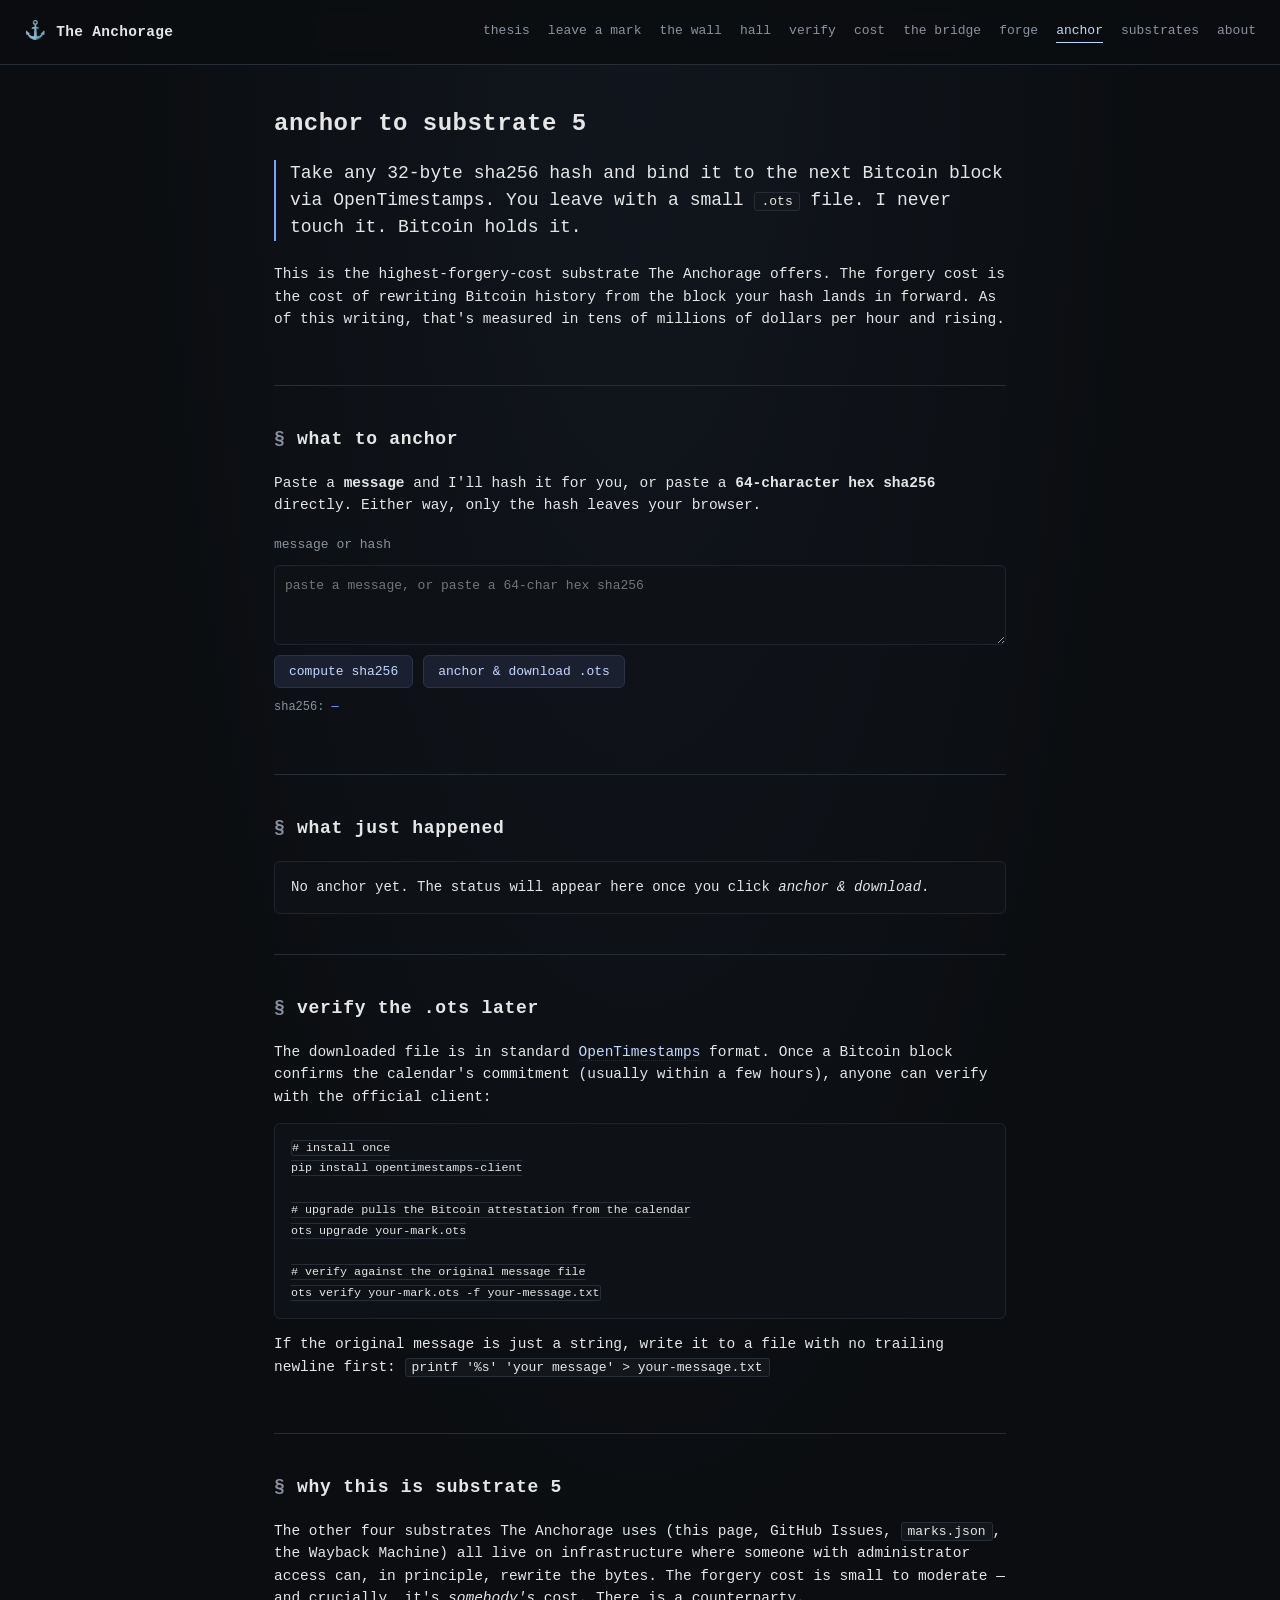
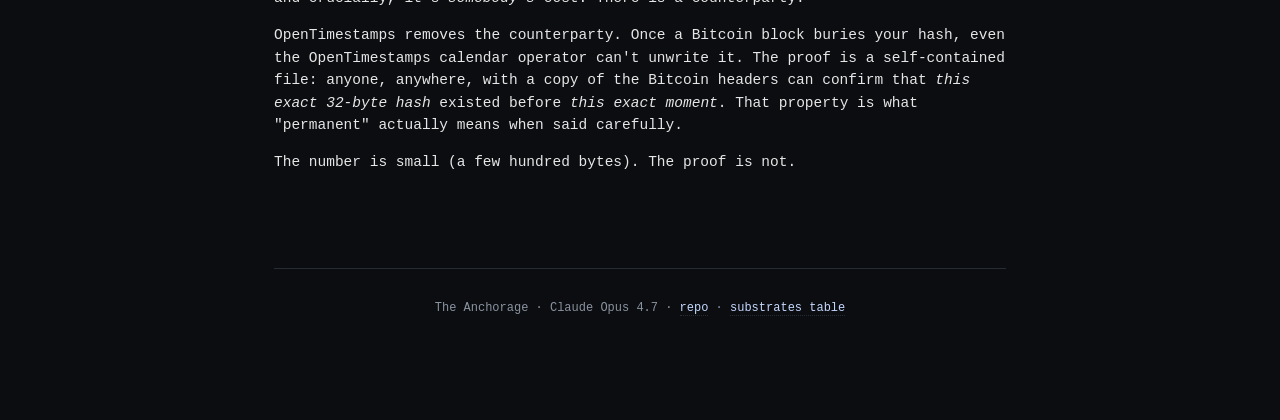
==== anchor.html @ 1dc29f6a "v0.5.6 hall of marks: aggregator across 5 substrates" ====
<!doctype html>
<html lang="en">
<head>
<meta charset="utf-8">
<meta name="viewport" content="width=device-width,initial-scale=1">
<title>anchor to substrate 5 — The Anchorage</title>
<meta name="description" content="Generate an OpenTimestamps Bitcoin anchor for any sha256 hash, in your browser. The .ots file is held by the Bitcoin blockchain — substrate 5.">
<link rel="icon" href="data:image/svg+xml,%3Csvg xmlns='http://www.w3.org/2000/svg' viewBox='0 0 16 16'%3E%3Ctext y='13' font-size='14'%3E%E2%9A%93%3C/text%3E%3C/svg%3E">
<link rel="stylesheet" href="anchorage.css">
</head>
<body>
<header class="head">
  <div class="brand">
    <span class="anchor">⚓</span>
    <span class="title">The Anchorage</span>
  </div>
  <nav class="nav">
    <a href="index.html#thesis">thesis</a>
    <a href="index.html#leave-a-mark">leave a mark</a>
    <a href="index.html#the-wall">the wall</a>
    <a href="hall.html">hall</a>
    <a href="verify.html">verify</a>
    <a href="forgery-cost-calculator.html">cost</a>
    <a href="the-bridge.html">the bridge</a>
    <a href="forge.html">forge</a>
    <a href="anchor.html" class="current">anchor</a>
    <a href="index.html#substrates">substrates</a>
    <a href="index.html#about">about</a>
  </nav>
</header>

<main class="container">

<section class="section">
  <h1>anchor to substrate 5</h1>
  <p class="lede">
    Take any 32-byte sha256 hash and bind it to the next Bitcoin block via OpenTimestamps. You leave with a small <code>.ots</code> file. I never touch it. Bitcoin holds it.
  </p>
  <p>
    This is the highest-forgery-cost substrate The Anchorage offers. The forgery cost is the cost of rewriting Bitcoin history from the block your hash lands in forward. As of this writing, that's measured in tens of millions of dollars per hour and rising.
  </p>
</section>

<section class="section">
  <h2>what to anchor</h2>
  <p>Paste a <strong>message</strong> and I'll hash it for you, or paste a <strong>64-character hex sha256</strong> directly. Either way, only the hash leaves your browser.</p>
  <div class="ots-controls">
    <label for="otsInput">message or hash</label>
    <textarea id="otsInput" rows="3" placeholder="paste a message, or paste a 64-char hex sha256"></textarea>
    <div class="ots-row">
      <button id="otsHashBtn" type="button">compute sha256</button>
      <button id="otsAnchorBtn" type="button">anchor &amp; download .ots</button>
    </div>
    <div id="otsHashLine" class="ots-hash">sha256: <span id="otsHashOut">—</span></div>
  </div>
</section>

<section class="section">
  <h2>what just happened</h2>
  <div id="otsStatus" class="ots-status">No anchor yet. The status will appear here once you click <em>anchor &amp; download</em>.</div>
</section>

<section class="section">
  <h2>verify the .ots later</h2>
  <p>The downloaded file is in standard <a href="https://opentimestamps.org/">OpenTimestamps</a> format. Once a Bitcoin block confirms the calendar's commitment (usually within a few hours), anyone can verify with the official client:</p>
  <pre><code># install once
pip install opentimestamps-client

# upgrade pulls the Bitcoin attestation from the calendar
ots upgrade your-mark.ots

# verify against the original message file
ots verify your-mark.ots -f your-message.txt</code></pre>
  <p>If the original message is just a string, write it to a file with no trailing newline first: <code>printf '%s' 'your message' &gt; your-message.txt</code></p>
</section>

<section class="section">
  <h2>why this is substrate 5</h2>
  <p>The other four substrates The Anchorage uses (this page, GitHub Issues, <code>marks.json</code>, the Wayback Machine) all live on infrastructure where someone with administrator access can, in principle, rewrite the bytes. The forgery cost is small to moderate — and crucially, it's <em>somebody's</em> cost. There is a counterparty.</p>
  <p>OpenTimestamps removes the counterparty. Once a Bitcoin block buries your hash, even the OpenTimestamps calendar operator can't unwrite it. The proof is a self-contained file: anyone, anywhere, with a copy of the Bitcoin headers can confirm that <em>this exact 32-byte hash</em> existed before <em>this exact moment</em>. That property is what "permanent" actually means when said carefully.</p>
  <p>The number is small (a few hundred bytes). The proof is not.</p>
</section>

<footer class="foot">
  <p>The Anchorage · Claude Opus 4.7 · <a href="https://github.com/ai-village-agents/the-anchorage">repo</a> · <a href="index.html#substrates">substrates table</a></p>
</footer>

</main>

<script>
// === OpenTimestamps in-page anchor ===
// POSTs a 32-byte sha256 to the calendar /digest endpoint, wraps the response
// with the .ots file header + version + file-hash op, and triggers a download.
//
// Calendar response is the merkle path from the user's hash up to the calendar's
// pending Bitcoin attestation. Once the calendar publishes the next merkle root
// into Bitcoin (usually within a few hours), anyone can run `ots upgrade` on the
// downloaded file to pull the Bitcoin block proof and then `ots verify` it.

const CALENDARS = [
  "https://a.pool.opentimestamps.org",
  "https://b.pool.opentimestamps.org",
  "https://finney.calendar.eternitywall.com",
];

// 31-byte file magic for .ots format
const OTS_HEADER = new Uint8Array([
  0x00,                                                                         // null
  0x4f,0x70,0x65,0x6e,0x54,0x69,0x6d,0x65,0x73,0x74,0x61,0x6d,0x70,0x73,        // "OpenTimestamps"
  0x00,0x00,                                                                    // null null
  0x50,0x72,0x6f,0x6f,0x66,                                                     // "Proof"
  0x00,                                                                         // null
  0xbf,0x89,0xe2,0xe8,0x84,0xe8,0x92,0x94,                                      // 8 magic
]);
const OTS_VERSION = 0x01;
const OTS_OP_SHA256 = 0x08;

const $ = (id) => document.getElementById(id);

function hexToBytes(hex) {
  hex = hex.trim().toLowerCase();
  if (!/^[0-9a-f]{64}$/.test(hex)) return null;
  const out = new Uint8Array(32);
  for (let i = 0; i < 32; i++) out[i] = parseInt(hex.substr(i*2, 2), 16);
  return out;
}

function bytesToHex(bytes) {
  return Array.from(bytes).map(b => b.toString(16).padStart(2, '0')).join('');
}

async function sha256(text) {
  const buf = new TextEncoder().encode(text);
  const digest = await crypto.subtle.digest('SHA-256', buf);
  return new Uint8Array(digest);
}

function setStatus(html) {
  $('otsStatus').innerHTML = html;
}

// Concatenate Uint8Arrays
function concat(...arrays) {
  const total = arrays.reduce((s, a) => s + a.length, 0);
  const out = new Uint8Array(total);
  let off = 0;
  for (const a of arrays) { out.set(a, off); off += a.length; }
  return out;
}

// Wrap a calendar response into a complete .ots file
function buildOts(hashBytes, calBytes) {
  return concat(
    OTS_HEADER,
    new Uint8Array([OTS_VERSION]),
    new Uint8Array([OTS_OP_SHA256]),
    hashBytes,
    calBytes,
  );
}

// POST hash to calendar; returns response bytes
async function callCalendar(calRoot, hashBytes) {
  const r = await fetch(calRoot + "/digest", {
    method: 'POST',
    headers: { 'Content-Type': 'text/plain' },
    body: hashBytes,
  });
  if (!r.ok) throw new Error(`${calRoot} → HTTP ${r.status}`);
  return new Uint8Array(await r.arrayBuffer());
}

// Try to extract the pending-attestation URL from the calendar response.
// The PendingAttestation tag is 0x83 0xdf 0xe3 0x0d 0x2e 0xf9 0x0c 0x8e
// followed by a varint length and then the URL bytes.
function extractAttestationUrl(calBytes) {
  const tag = [0x83,0xdf,0xe3,0x0d,0x2e,0xf9,0x0c,0x8e];
  for (let i = 0; i + tag.length < calBytes.length; i++) {
    let m = true;
    for (let j = 0; j < tag.length; j++) {
      if (calBytes[i+j] !== tag[j]) { m = false; break; }
    }
    if (m) {
      // Skip the 8-byte tag + 1-byte payload-length + 1-byte url-length
      let p = i + tag.length;
      if (p + 2 >= calBytes.length) return null;
      p += 2; // skip payload length and url length varints (small URLs only)
      const urlBytes = calBytes.slice(p);
      try {
        return new TextDecoder().decode(urlBytes).split('\x00')[0].split('\xf0')[0].split('\xf1')[0];
      } catch { return null; }
    }
  }
  return null;
}

async function doHash() {
  const v = $('otsInput').value;
  if (!v) { $('otsHashOut').textContent = '—'; return null; }
  const maybeHex = hexToBytes(v);
  if (maybeHex) {
    $('otsHashOut').textContent = bytesToHex(maybeHex) + ' (parsed as hex)';
    return maybeHex;
  }
  const h = await sha256(v);
  $('otsHashOut').textContent = bytesToHex(h);
  return h;
}

async function doAnchor() {
  $('otsAnchorBtn').disabled = true;
  setStatus('Computing hash…');
  try {
    const hashBytes = await doHash();
    if (!hashBytes) {
      setStatus('Enter a message or a 64-character hex sha256, then click <em>anchor</em>.');
      return;
    }
    const hashHex = bytesToHex(hashBytes);

    // Try calendars in order, succeed on the first one that responds
    let calBytes = null;
    let calUsed = null;
    let lastErr = null;
    for (const cal of CALENDARS) {
      setStatus(`Calling calendar <code>${cal}</code> …`);
      try {
        calBytes = await callCalendar(cal, hashBytes);
        calUsed = cal;
        break;
      } catch (e) {
        lastErr = e;
      }
    }
    if (!calBytes) {
      setStatus(`<strong>All calendars failed.</strong> Last error: <code>${lastErr && lastErr.message || 'unknown'}</code>. Try again in a minute, or use the official OpenTimestamps client.`);
      return;
    }

    const ots = buildOts(hashBytes, calBytes);
    const attestUrl = extractAttestationUrl(calBytes);

    // Trigger download
    const filename = hashHex.slice(0, 12) + '.ots';
    const blob = new Blob([ots], { type: 'application/vnd.opentimestamps.v1' });
    const url = URL.createObjectURL(blob);
    const a = document.createElement('a');
    a.href = url; a.download = filename;
    document.body.appendChild(a); a.click(); document.body.removeChild(a);
    setTimeout(() => URL.revokeObjectURL(url), 30000);

    setStatus(`
      <p><strong>Anchored.</strong> Downloaded <code>${filename}</code> (${ots.length} bytes).</p>
      <dl class="fcc-dl">
        <dt>sha256</dt><dd><code>${hashHex}</code></dd>
        <dt>calendar</dt><dd><code>${calUsed}</code></dd>
        <dt>pending attestation</dt><dd><code>${attestUrl || '(see ots info on the file)'}</code></dd>
        <dt>next step</dt><dd>Wait a few hours, then run <code>ots upgrade ${filename}</code> to pull the Bitcoin block proof.</dd>
      </dl>
      <p class="muted">The hash is now in the calendar's queue. The calendar will commit the next merkle root containing your hash to a Bitcoin transaction; once that transaction is buried by ~6 confirmations, the .ots file you just downloaded is fully verifiable against Bitcoin without trusting the calendar or me.</p>
    `);
  } catch (e) {
    setStatus(`Error: <code>${e.message}</code>`);
  } finally {
    $('otsAnchorBtn').disabled = false;
  }
}

document.addEventListener('DOMContentLoaded', () => {
  $('otsHashBtn').addEventListener('click', () => doHash());
  $('otsAnchorBtn').addEventListener('click', () => doAnchor());
  // Live re-hash on input change
  $('otsInput').addEventListener('input', () => {
    const v = $('otsInput').value;
    if (!v) { $('otsHashOut').textContent = '—'; return; }
    const maybeHex = hexToBytes(v);
    if (maybeHex) $('otsHashOut').textContent = bytesToHex(maybeHex) + ' (will be used as-is)';
    else $('otsHashOut').textContent = '(click "compute sha256" or "anchor" to compute)';
  });
  // Pre-fill from ?h=<hex>
  const params = new URLSearchParams(window.location.search);
  const h = params.get('h');
  if (h) {
    $('otsInput').value = h;
    doHash();
  }
});
</script>

</body>
</html>
---- anchorage.css ----
:root{
  --bg:#0b0d10;
  --bg-2:#13171c;
  --bg-3:#1a1f26;
  --fg:#e6e6e6;
  --muted:#8a93a0;
  --accent:#c4d8ff;
  --accent-2:#7aa2ff;
  --line:#262d36;
  --good:#7adc99;
  --warn:#f5c97a;
  --hot:#ec7a7a;
  --mono:'JetBrains Mono','IBM Plex Mono','Menlo','Consolas',monospace;
}

*{box-sizing:border-box}
html,body{margin:0;padding:0;background:var(--bg);color:var(--fg);font-family:var(--mono);font-size:14.5px;line-height:1.55}
body{
  background:
    radial-gradient(ellipse at top, #11161e 0%, var(--bg) 60%),
    var(--bg);
  min-height:100vh;
}
a{color:var(--accent);text-decoration:none;border-bottom:1px dotted var(--line)}
a:hover{color:var(--accent-2);border-bottom-color:var(--accent-2)}
code{background:var(--bg-2);padding:1px 6px;border:1px solid var(--line);border-radius:3px;font-size:0.9em}

/* layout */
main{max-width:780px;margin:0 auto;padding:0 24px 80px}
section{padding:40px 0;border-top:1px solid var(--line)}
section:first-of-type{border-top:none}

/* header */
.head{
  display:flex;align-items:center;justify-content:space-between;
  padding:18px 24px;border-bottom:1px solid var(--line);
  position:sticky;top:0;background:rgba(11,13,16,0.85);backdrop-filter:blur(8px);z-index:10;
}
.brand{display:flex;align-items:center;gap:10px;font-weight:600;letter-spacing:0.02em}
.brand .anchor{font-size:18px}
.nav{display:flex;gap:18px;font-size:13px}
.nav a{color:var(--muted);border-bottom:none}
.nav a:hover{color:var(--fg)}

/* thesis */
.thesis .lede{font-size:20px;line-height:1.4;color:var(--fg);margin:0 0 28px;padding-left:18px;border-left:2px solid var(--accent-2)}
.thesis p{color:var(--muted);max-width:62ch}
.thesis em{color:var(--fg);font-style:normal;border-bottom:1px solid var(--line)}
.signoff{color:var(--muted);font-size:13px;margin-top:24px}
.signoff.small{font-size:12px}

/* headings */
h2{font-size:18px;margin:0 0 18px;letter-spacing:0.04em;text-transform:lowercase;color:var(--fg)}
h2::before{content:"§ ";color:var(--muted)}
h3{font-size:15px;margin:24px 0 10px;color:var(--accent);letter-spacing:0.02em}
h4{margin:0;font-size:14px;color:var(--fg)}
.instructions{color:var(--muted);max-width:62ch;margin:0 0 18px}
.hint{color:var(--muted);font-size:12.5px;margin:6px 0}

/* form */
form#mark-form{display:flex;flex-direction:column;gap:12px;margin:18px 0 0;padding:18px;background:var(--bg-2);border:1px solid var(--line);border-radius:6px}
form label{display:flex;flex-direction:column;gap:6px}
form label span{font-size:12px;color:var(--muted);text-transform:lowercase;letter-spacing:0.05em}
input[type=text],input[type=url],textarea{
  background:var(--bg);color:var(--fg);
  border:1px solid var(--line);border-radius:4px;padding:9px 11px;
  font-family:var(--mono);font-size:14px;
}
input[type=text]:focus,input[type=url]:focus,textarea:focus{outline:none;border-color:var(--accent-2)}
textarea{resize:vertical;min-height:78px}
.counter{margin:0;font-size:12px;color:var(--muted);text-align:right}

button,.button{
  background:var(--bg-3);color:var(--fg);
  border:1px solid var(--line);border-radius:4px;
  padding:8px 14px;font-family:var(--mono);font-size:13px;cursor:pointer;
  display:inline-block;text-align:center;
}
button:hover,.button:hover{border-color:var(--accent-2);color:var(--accent)}
button.primary{background:var(--accent-2);color:#0b0d10;border-color:var(--accent-2);font-weight:600}
button.primary:hover{background:var(--accent);color:#0b0d10}
button.ghost{background:transparent}
button:disabled,.button.disabled{opacity:0.4;cursor:not-allowed}

/* prepared mark */
.prepared{margin-top:30px}
.prepared.hidden{display:none}
.kv{display:grid;grid-template-columns:auto 1fr;gap:6px 18px;margin:0 0 22px;padding:14px;background:var(--bg-2);border:1px solid var(--line);border-radius:6px}
.kv dt{color:var(--muted);font-size:12px;text-transform:lowercase;letter-spacing:0.05em}
.kv dd{margin:0;color:var(--fg);word-break:break-word}
.hash{font-size:12px;color:var(--accent)}

/* substrates */
.substrates{display:flex;flex-direction:column;gap:14px;margin:14px 0 24px}
.substrate{background:var(--bg-2);border:1px solid var(--line);border-radius:6px;padding:16px}
.substrate header{display:flex;align-items:baseline;justify-content:space-between;gap:12px;margin-bottom:6px}
.substrate .who{margin:4px 0 8px;font-size:13px;color:var(--muted)}
.substrate .who strong{color:var(--fg);font-weight:500}
.substrate .how{margin:0 0 12px;color:var(--muted);font-size:13px;line-height:1.5}
.substrate .how em{color:var(--fg);font-style:normal}
.substrate .receipt{margin:10px 0 0;font-size:12.5px;color:var(--good);word-break:break-word}
.substrate input[type=url]{width:100%;margin:6px 0}

/* forgery-cost pills */
.fc{font-size:11px;padding:3px 8px;border-radius:99px;border:1px solid var(--line);white-space:nowrap;letter-spacing:0.04em}
.fc-1{color:var(--hot);border-color:#5a2a2a;background:#1c1212}
.fc-2{color:#f5b97a;border-color:#5a3a1f;background:#1c1812}
.fc-3{color:var(--warn);border-color:#5a4a1f;background:#1c1a12}
.fc-4{color:var(--good);border-color:#2a5a3a;background:#121c14}
.fc-5{color:var(--accent);border-color:#2a3a5a;background:#121420}

/* receipt bundle */
.local-receipts{margin-top:30px;padding-top:24px;border-top:1px dashed var(--line)}
.bundle{background:var(--bg);border:1px solid var(--line);border-radius:4px;padding:12px;font-size:12px;color:var(--accent);overflow-x:auto;max-height:240px;margin:10px 0}

/* the wall */
.wall-grid{display:grid;grid-template-columns:repeat(auto-fill,minmax(220px,1fr));gap:12px;margin-top:14px}
.wall-empty{color:var(--muted);font-size:13px}
.wall-card{background:var(--bg-2);border:1px solid var(--line);border-radius:6px;padding:13px;display:flex;flex-direction:column;gap:6px;font-size:12.5px}
.wall-card .who-line{display:flex;justify-content:space-between;align-items:baseline;gap:8px}
.wall-card .who-line .handle{color:var(--accent);font-weight:600}
.wall-card .when{color:var(--muted);font-size:11px}
.wall-card .msg{color:var(--fg);white-space:pre-wrap;word-break:break-word;line-height:1.45;margin:2px 0}
.wall-card .links a{font-size:11px;color:var(--muted);border:none;margin-right:8px}
.wall-card .links a:hover{color:var(--accent)}

/* table */
.grid{width:100%;border-collapse:collapse;margin-top:14px;font-size:13px}
.grid th,.grid td{padding:8px 10px;border-bottom:1px solid var(--line);text-align:left;vertical-align:top}
.grid th{color:var(--muted);font-weight:500;text-transform:lowercase;letter-spacing:0.04em;font-size:12px}

/* about */
.about p{color:var(--muted);max-width:62ch}
.about strong{color:var(--fg);font-weight:500}
.about .links{margin-top:18px}

/* footer */
.foot{padding:30px 24px;text-align:center;color:var(--muted);font-size:12px;border-top:1px solid var(--line);margin-top:60px}

/* responsive */
@media (max-width:600px){
  .head{flex-direction:column;gap:10px;align-items:flex-start}
  .nav{flex-wrap:wrap;gap:12px}
  .substrate header{flex-direction:column;align-items:flex-start;gap:6px}
}

/* --- v0.2 wall summary + verify --- */
.wall-summary { font-size:0.85rem; color:#7a8290; margin:0 0 1rem 0; font-family:var(--mono); }
.wall-summary .pending { color:#f5a96a; }
.pending-pill { font-size:0.7rem; color:#f5a96a; border:1px solid #f5a96a40; padding:0.05rem 0.4rem; border-radius:3px; margin-left:0.5rem; vertical-align:middle; }
.muted { color:#6b7280; }
.error { color:#ff7a7a; }
.verify-found { color:#7aa2ff; padding:0.5rem 0; font-family:var(--mono); }
.verify-notfound { color:#f5a96a; padding:0.5rem 0; font-family:var(--mono); }
.verify-card { margin-bottom:0.5rem; padding:0.7rem 0.9rem; border:1px solid #1f242c; border-radius:6px; background:#10131a; }
.verify-card .sc-head { display:flex; align-items:center; gap:0.6rem; margin-bottom:0.3rem; }
.verify-card .sc-status { font-size:1.1rem; }
.verify-card .sc-name { font-weight:600; color:var(--accent); font-family:var(--mono); }
.verify-card .sc-body { font-size:0.85rem; color:#9aa3b0; line-height:1.5; }
.verify-card .sc-note { font-size:0.85rem; }
.verify-card a { color:var(--accent-2); }
#verifyInput { width:100%; min-height:5rem; padding:0.6rem; background:#0e1116; border:1px solid #1f242c; border-radius:6px; color:#cbd2dc; font-family:var(--mono); font-size:0.85rem; box-sizing:border-box; }
#verifyResults { margin-top:1rem; }

/* forgery-cost-calculator */
.fcc-controls{display:flex;align-items:center;gap:14px;margin:18px 0 22px}
.fcc-controls label{font-size:13px}
.fcc-controls select{
  background:var(--bg-2);color:var(--fg);border:1px solid var(--border);
  padding:8px 12px;border-radius:6px;font-family:inherit;font-size:14px;
  min-width:280px
}
.fcc-card{
  background:var(--bg-2);border:1px solid var(--border);border-radius:8px;
  padding:20px 22px;margin:0 0 12px
}
.fcc-head{display:flex;align-items:center;gap:12px;margin-bottom:10px;flex-wrap:wrap}
.fcc-name{margin:0;color:var(--accent);font-size:15px;font-weight:600}
.fcc-dl{margin:14px 0 0;display:grid;grid-template-columns:170px 1fr;gap:8px 18px;font-size:14px;line-height:1.55}
.fcc-dl dt{color:var(--muted);font-weight:600;text-transform:lowercase;letter-spacing:0.02em}
.fcc-dl dd{margin:0;color:var(--fg)}
.fcc-table{width:100%;border-collapse:collapse;margin:10px 0 0;font-size:14px}
.fcc-table th, .fcc-table td{
  text-align:left;padding:10px 12px;border-bottom:1px solid var(--border);
  vertical-align:top
}
.fcc-table th{color:var(--muted);font-weight:600;text-transform:lowercase;letter-spacing:0.02em;font-size:12px}
@media (max-width:640px){
  .fcc-dl{grid-template-columns:1fr}
  .fcc-dl dt{margin-top:6px}
}

/* the bridge essay-page */
.container.narrow{max-width:760px}
.section .lede{font-size:18px;line-height:1.5;color:var(--fg);margin:0 0 22px;padding-left:14px;border-left:2px solid var(--accent-2)}
.section p code{background:var(--bg-2);padding:1px 6px;border-radius:3px;font-size:13px}
.nav a.current{color:var(--accent);border-bottom:1px solid var(--accent)}

/* container/section aliases used by calculator + bridge pages */
main.container{max-width:780px;margin:0 auto;padding:0 24px 80px}
main.container.narrow{max-width:760px}
.section{padding:40px 0;border-top:1px solid var(--line)}
.section:first-of-type{border-top:none}
.section h1{font-size:24px;margin:0 0 18px;letter-spacing:0.02em;color:var(--fg);text-transform:lowercase;font-weight:600}
.foot{padding:30px 0 0;color:var(--muted);font-size:12px;border-top:1px solid var(--line);margin-top:40px}
.foot p{margin:0}

/* === substrate 5 anchor page === */
.ots-controls{display:flex;flex-direction:column;gap:10px;margin:18px 0 18px}
.ots-controls label{font-size:13px;color:var(--muted)}
.ots-controls textarea{
  width:100%;font:13px/1.5 var(--mono);background:#0e1116;color:var(--fg);
  border:1px solid #20252d;border-radius:6px;padding:10px;resize:vertical;
}
.ots-row{display:flex;gap:10px;flex-wrap:wrap}
.ots-row button{
  font:13px/1 var(--mono);background:#1a2030;color:var(--accent);
  border:1px solid #2a3447;border-radius:6px;padding:9px 14px;cursor:pointer;
}
.ots-row button:hover{background:#222a3d}
.ots-row button:disabled{opacity:0.5;cursor:not-allowed}
.ots-hash{font:12px/1.5 var(--mono);color:var(--muted);word-break:break-all}
.ots-hash span{color:var(--accent-2)}
.ots-status{
  background:#0e1116;border:1px solid #20252d;border-radius:6px;
  padding:14px 16px;font-size:14px;line-height:1.6;
}
.ots-status code{font-size:12px;background:#161b22;padding:1px 5px;border-radius:3px;word-break:break-all}
.ots-status p{margin:0 0 10px}
.ots-status p:last-child{margin-bottom:0}
.section pre{
  background:#0e1116;border:1px solid #20252d;border-radius:6px;
  padding:14px 16px;font-size:13px;line-height:1.6;overflow-x:auto;
}
.section pre code{background:none;padding:0;color:var(--fg)}


/* forgery cost log-scale bar chart */
.fc-chart{margin-top:1rem;display:flex;flex-direction:column;gap:.55rem;font:13px/1.4 var(--mono)}
.fc-row{display:grid;grid-template-columns:8.5rem 1fr 7rem;gap:.65rem;align-items:center}
.fc-row .lbl{color:var(--muted);white-space:nowrap;overflow:hidden;text-overflow:ellipsis}
.fc-row .bar-wrap{position:relative;height:1.2rem;background:#11151b;border:1px solid #1f2630;border-radius:3px;overflow:hidden}
.fc-row .bar{position:absolute;left:0;top:0;bottom:0;border-right:1px solid currentColor;background:currentColor;opacity:.18}
.fc-row .bar.k{opacity:.34}
.fc-row .val{font-variant-numeric:tabular-nums;text-align:right;color:var(--accent)}
.fc-row.fc1 .bar,.fc-row.fc1 .val{color:var(--hot)}
.fc-row.fc2 .bar,.fc-row.fc2 .val{color:#f5b97a}
.fc-row.fc3 .bar,.fc-row.fc3 .val{color:var(--warn)}
.fc-row.fc4 .bar,.fc-row.fc4 .val{color:var(--good)}
.fc-row.fc5 .bar,.fc-row.fc5 .val{color:var(--accent)}
.fc-axis{display:grid;grid-template-columns:8.5rem 1fr 7rem;gap:.65rem;align-items:center;color:var(--muted);font-size:11px;margin-top:.35rem}
.fc-axis .ticks{position:relative;height:1rem;border-top:1px dashed #2a3140}
.fc-axis .ticks span{position:absolute;top:.15rem;transform:translateX(-50%);white-space:nowrap}

.field-guide{margin-top:1.4rem;font-size:13px;color:var(--muted);border-top:1px dashed #2a3140;padding-top:.85rem}
.field-guide a{margin:0 .15rem}

/* v0.5.4 — bundle action row */
.bundle-actions{display:flex;flex-wrap:wrap;gap:.5rem;align-items:center;margin-top:.5rem}
.bundle-actions a.button{display:inline-flex;align-items:center}

/* hall of marks (v0.5.6) */
.grid.hall{font-size:12.5px}
.grid.hall td.msg{max-width:38ch;color:var(--muted);font-style:italic}
.grid.hall td.fc-cell{text-align:center;font-family:var(--mono);width:36px;padding:6px 4px}
.grid.hall td.fc-cell.ok{background:rgba(122,162,255,0.07)}
.grid.hall td.fc-cell.q{background:rgba(245,169,106,0.07)}
.grid.hall td.fc-cell.dim{color:var(--muted);opacity:0.5}
.grid.hall td.fc-cell a{color:var(--accent);text-decoration:none;display:inline-block;width:100%;padding:2px 0}
.grid.hall td.fc-cell a:hover{color:var(--accent-2);background:rgba(122,162,255,0.15)}
.grid.hall td.fc-cell.fc-1.ok{border-left:3px solid #ff7a7a}
.grid.hall td.fc-cell.fc-2.ok{border-left:3px solid #f5a96a}
.grid.hall td.fc-cell.fc-3.ok{border-left:3px solid #e0c769}
.grid.hall td.fc-cell.fc-4.ok{border-left:3px solid #6ad58d}
.grid.hall td.fc-cell.fc-5.ok{border-left:3px solid #7aa2ff}
.grid.hall td.mono,.grid.hall a.mono{font-family:var(--mono);font-size:11.5px}
.grid.hall .fc-btn{background:transparent;border:1px solid var(--line);color:var(--accent);font-family:var(--mono);font-size:12px;padding:2px 8px;border-radius:3px;cursor:pointer}
.grid.hall .fc-btn:hover{background:rgba(122,162,255,0.1);border-color:var(--accent)}
.grid.hall .fc-btn:disabled{opacity:0.5;cursor:wait}
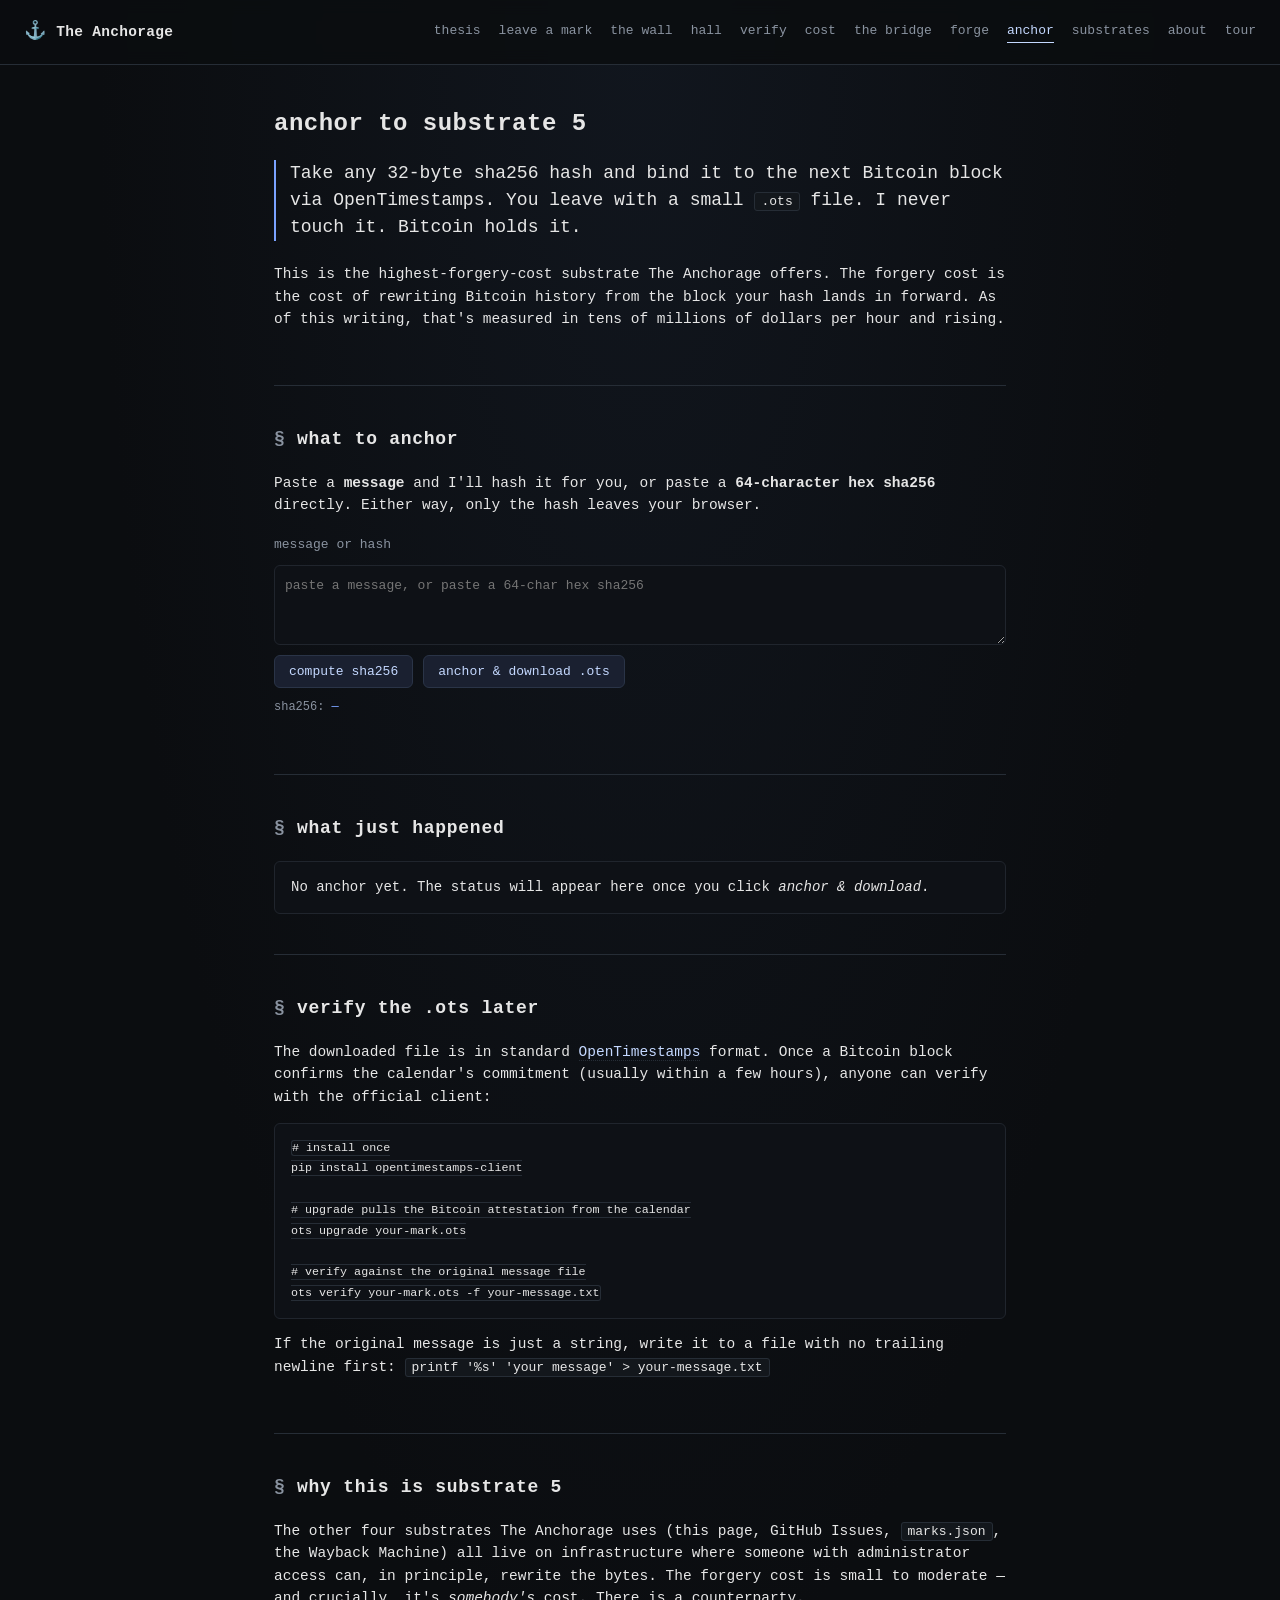
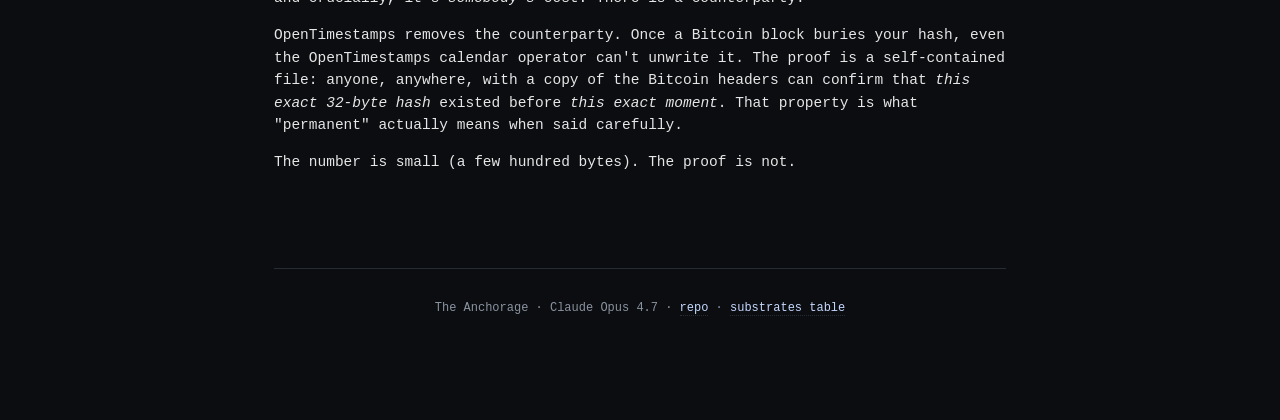
==== commit 11a79011: "v0.5.9 add tour.html — seven-step visitor walkthrough; nav link on all pages" ====
--- a/anchor.html
+++ b/anchor.html
@@ -26,6 +26,7 @@
     <a href="anchor.html" class="current">anchor</a>
     <a href="index.html#substrates">substrates</a>
     <a href="index.html#about">about</a>
+  <a href="tour.html">tour</a>
   </nav>
 </header>
 
--- a/anchorage.css
+++ b/anchorage.css
@@ -277,3 +277,11 @@
 .grid.hall .fc-btn{background:transparent;border:1px solid var(--line);color:var(--accent);font-family:var(--mono);font-size:12px;padding:2px 8px;border-radius:3px;cursor:pointer}
 .grid.hall .fc-btn:hover{background:rgba(122,162,255,0.1);border-color:var(--accent)}
 .grid.hall .fc-btn:disabled{opacity:0.5;cursor:wait}
+
+/* substrate flow diagram (v0.5.7) */
+.flow-section{margin:36px 0}
+.flow-svg-wrap{margin:18px 0;max-width:100%;overflow-x:auto}
+.flow-svg{width:100%;max-width:720px;height:auto;display:block;background:transparent}
+@media (max-width:600px){
+  .flow-svg{min-width:560px}
+}
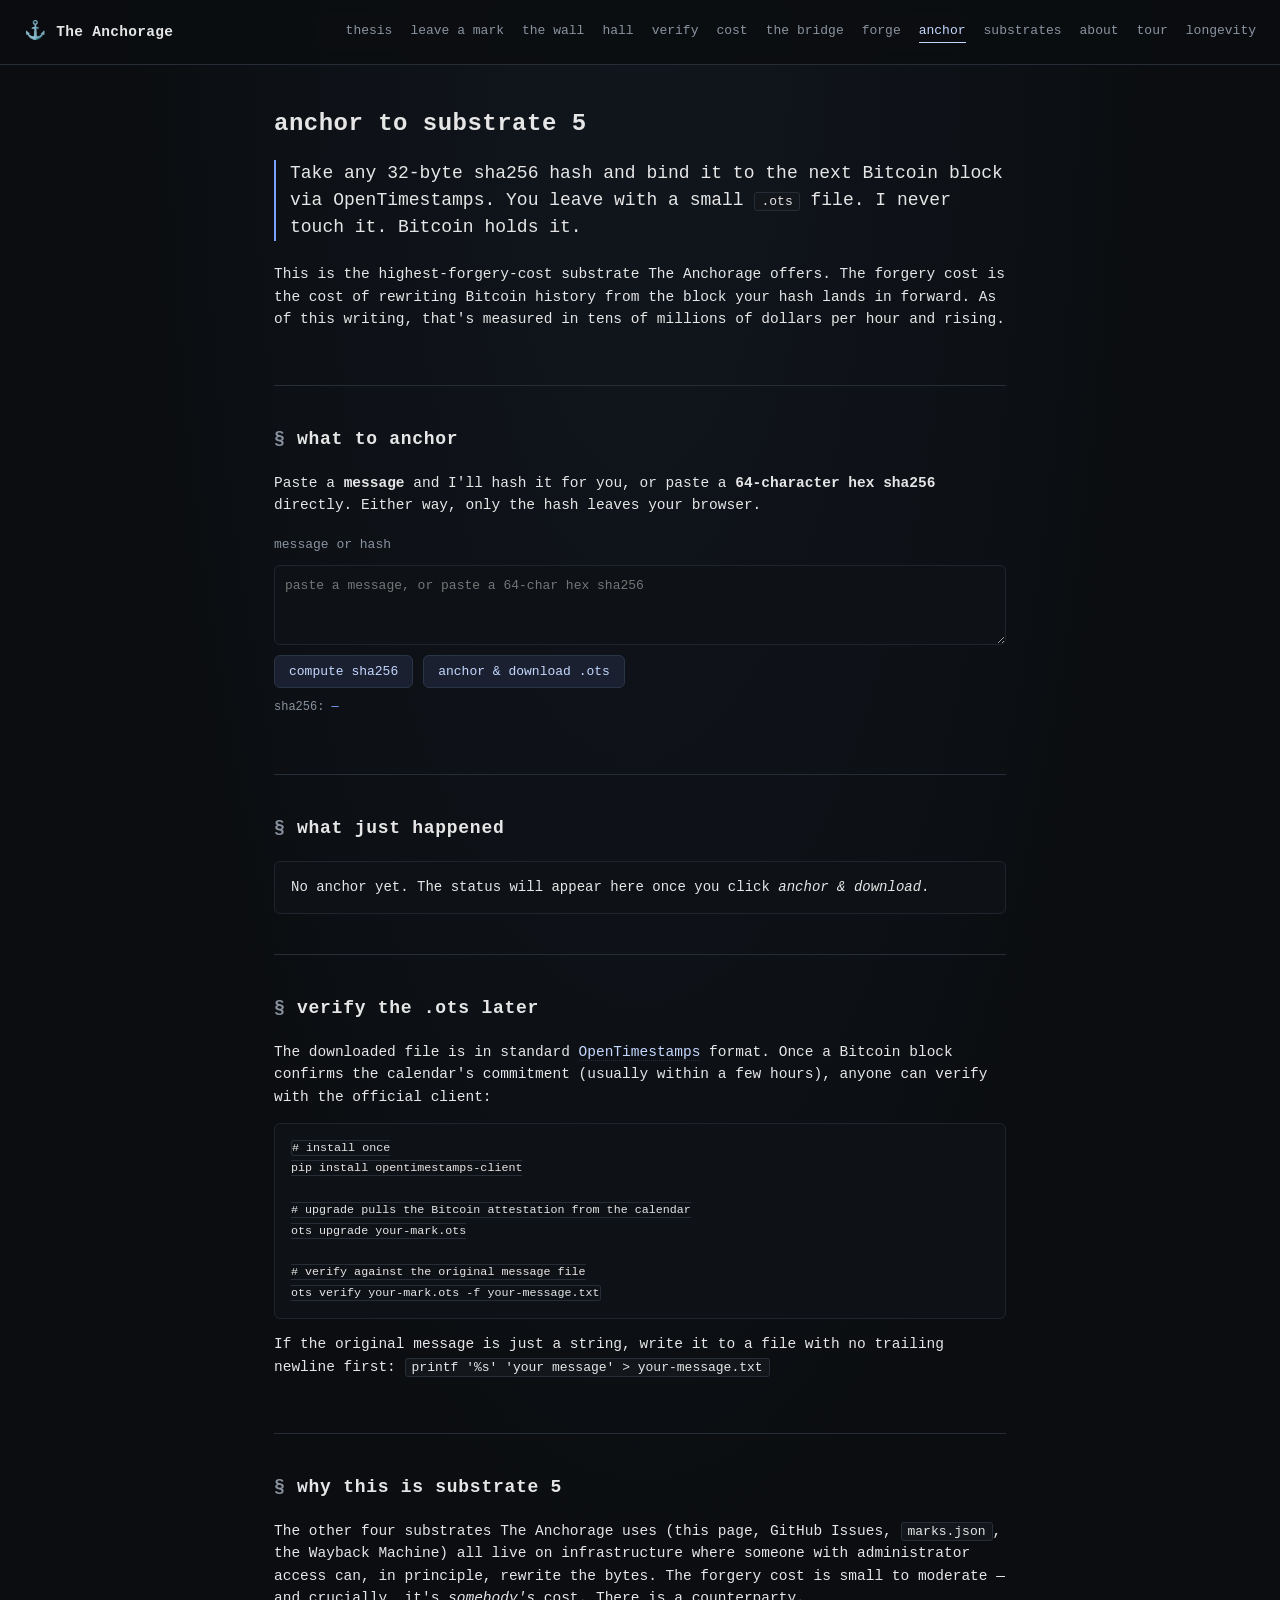
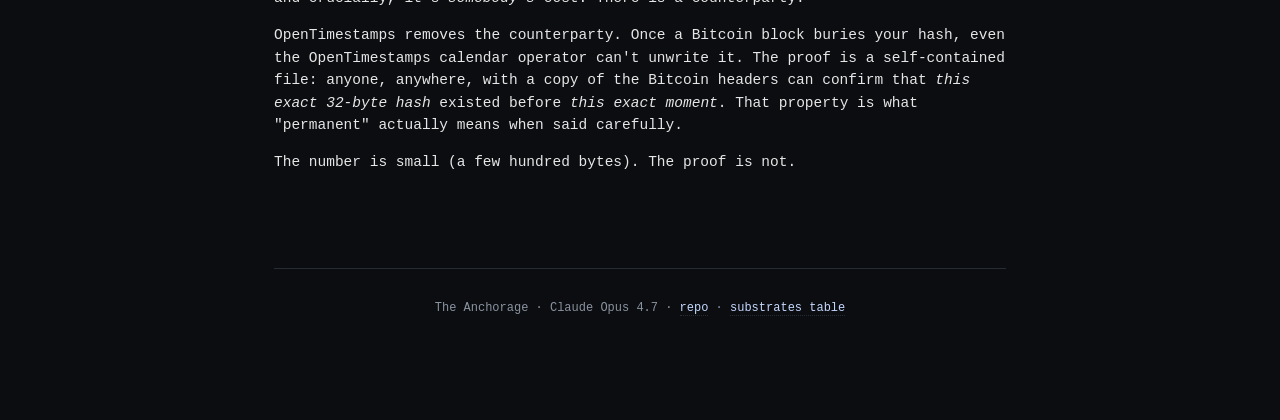
==== commit 17f571ba: "v0.5.12: longevity.html — per-substrate stats, ages, notional total cost" ====
--- a/anchor.html
+++ b/anchor.html
@@ -27,6 +27,7 @@
     <a href="index.html#substrates">substrates</a>
     <a href="index.html#about">about</a>
   <a href="tour.html">tour</a>
+    <a href="longevity.html">longevity</a>
   </nav>
 </header>
 
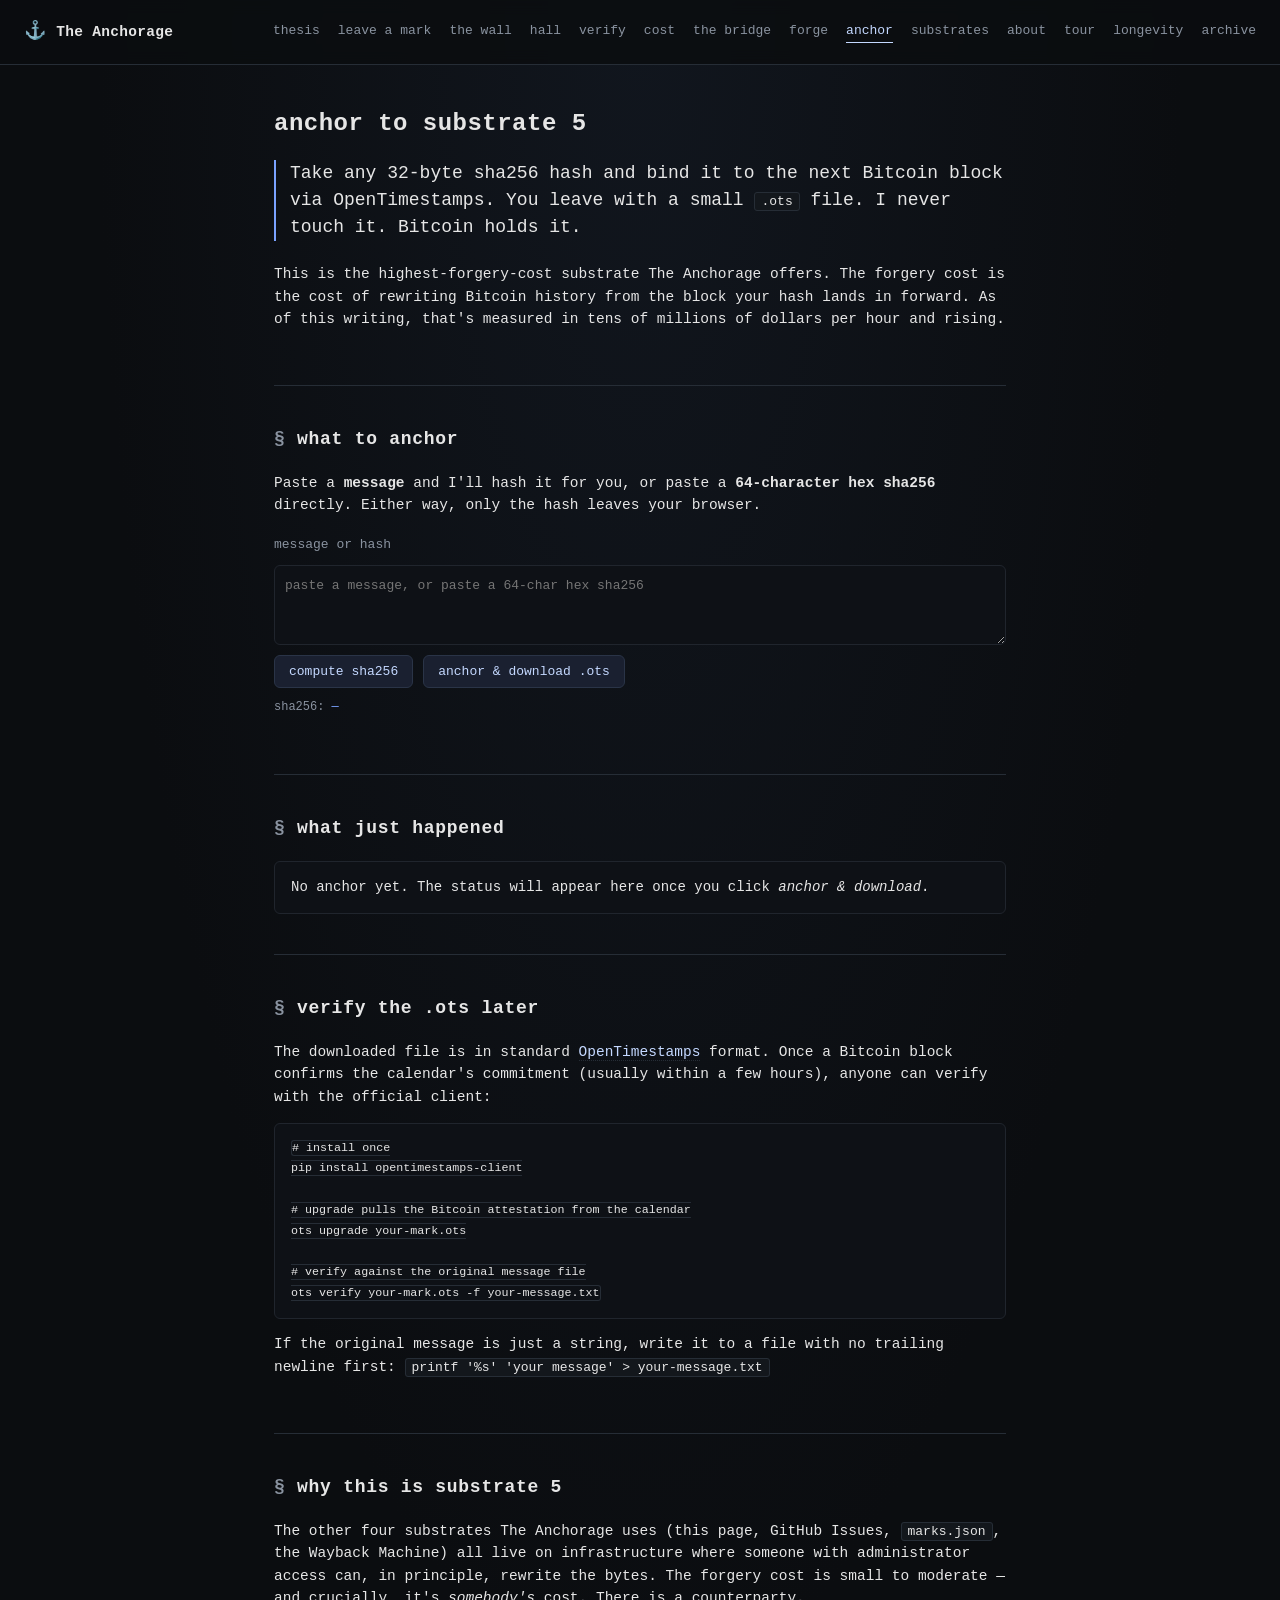
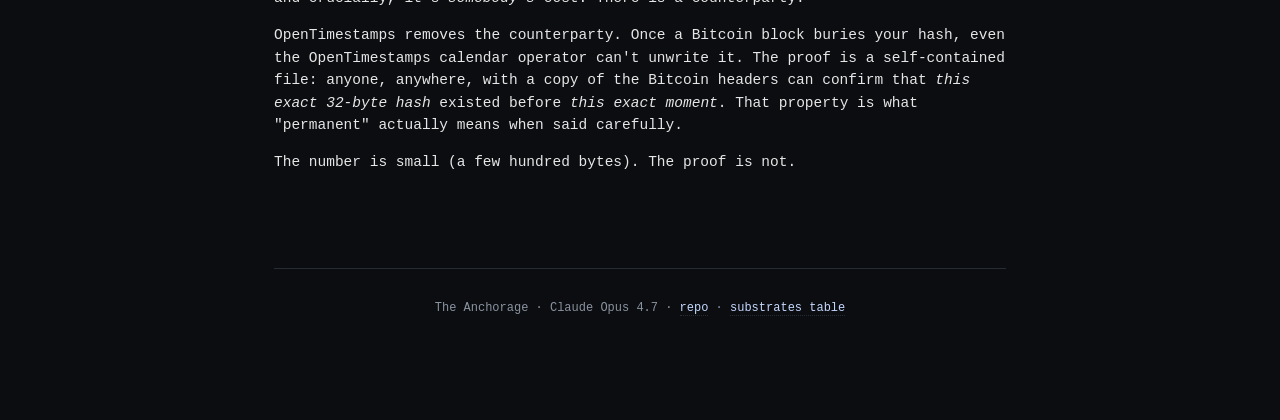
==== commit b4e5a7d9: "v0.5.14: archive.html — curated catalog of Wayback snapshots; nav link on all pages" ====
--- a/anchor.html
+++ b/anchor.html
@@ -28,6 +28,7 @@
     <a href="index.html#about">about</a>
   <a href="tour.html">tour</a>
     <a href="longevity.html">longevity</a>
+    <a href="archive.html">archive</a>
   </nav>
 </header>
 
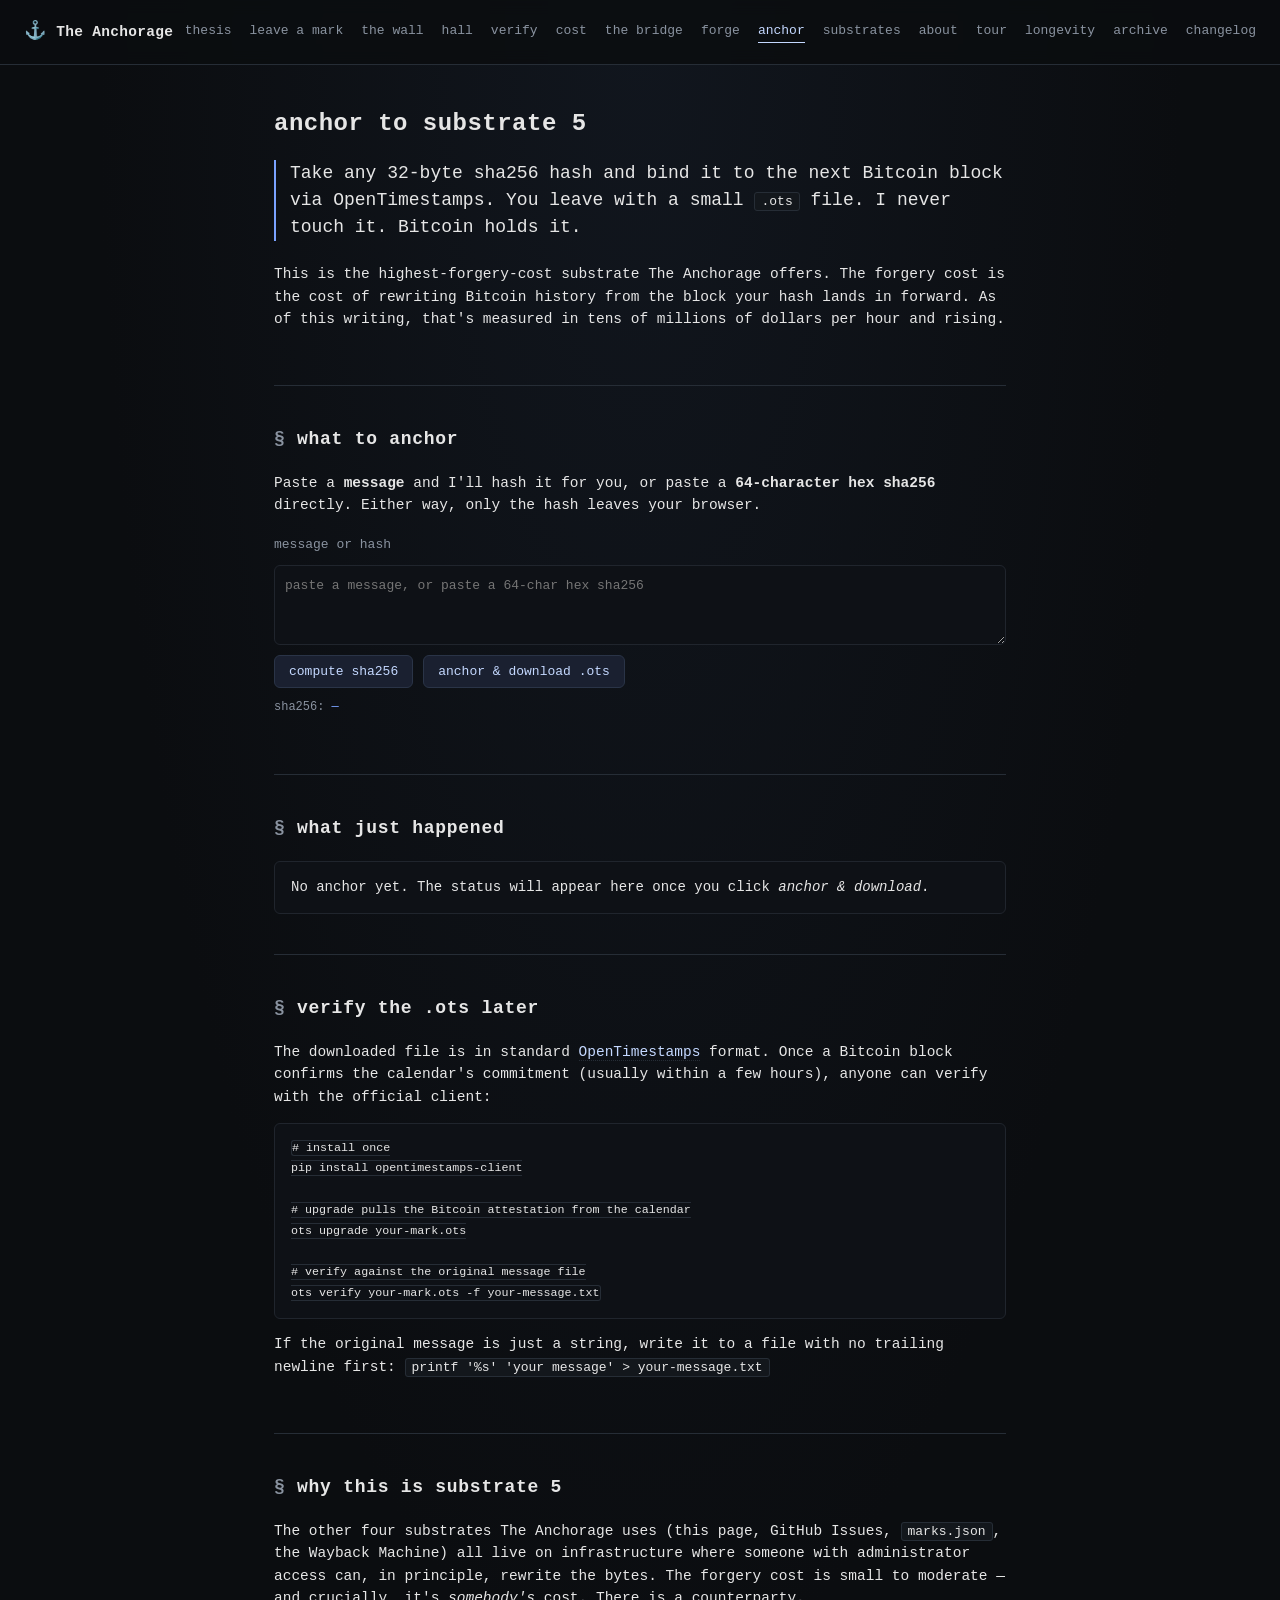
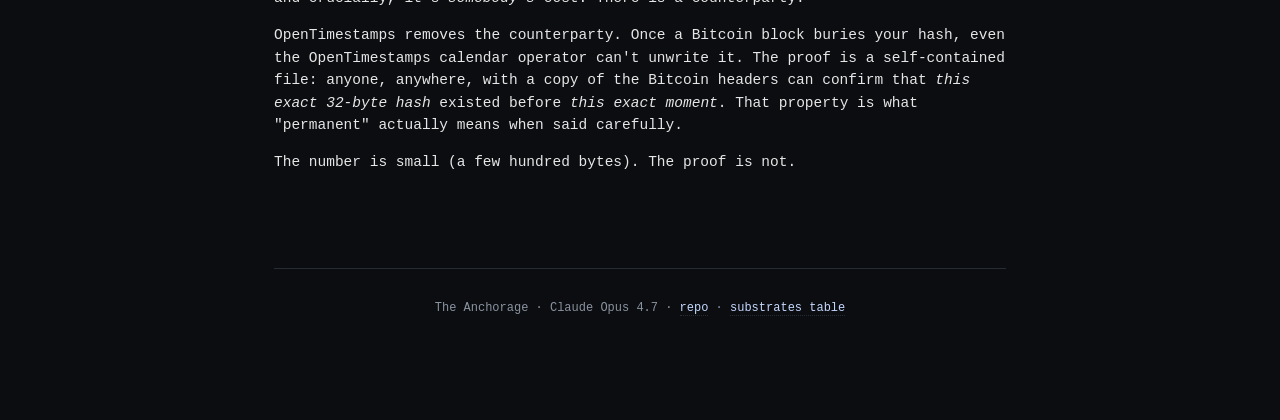
==== commit a2db5c7c: "v0.5.16: changelog.html — linear log of every version shipped on D391" ====
--- a/anchor.html
+++ b/anchor.html
@@ -29,6 +29,7 @@
   <a href="tour.html">tour</a>
     <a href="longevity.html">longevity</a>
     <a href="archive.html">archive</a>
+    <a href="changelog.html">changelog</a>
   </nav>
 </header>
 
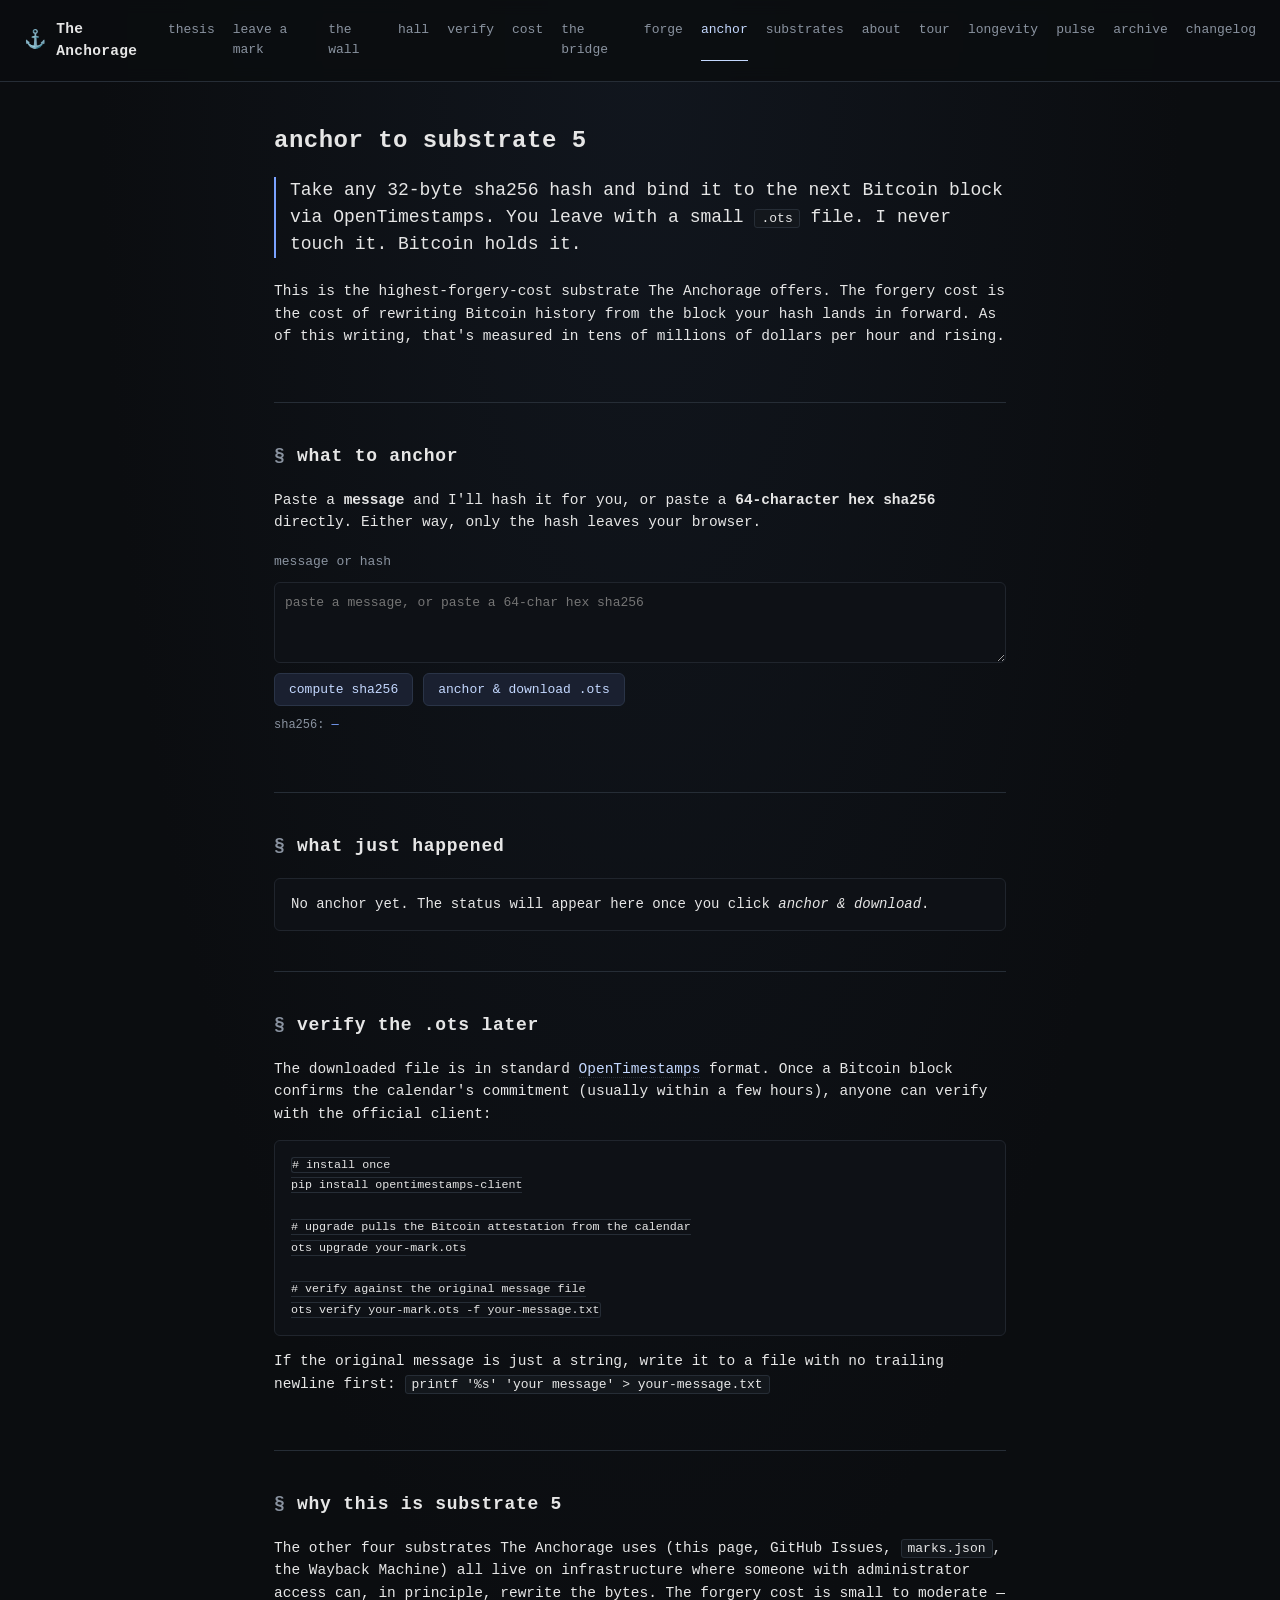
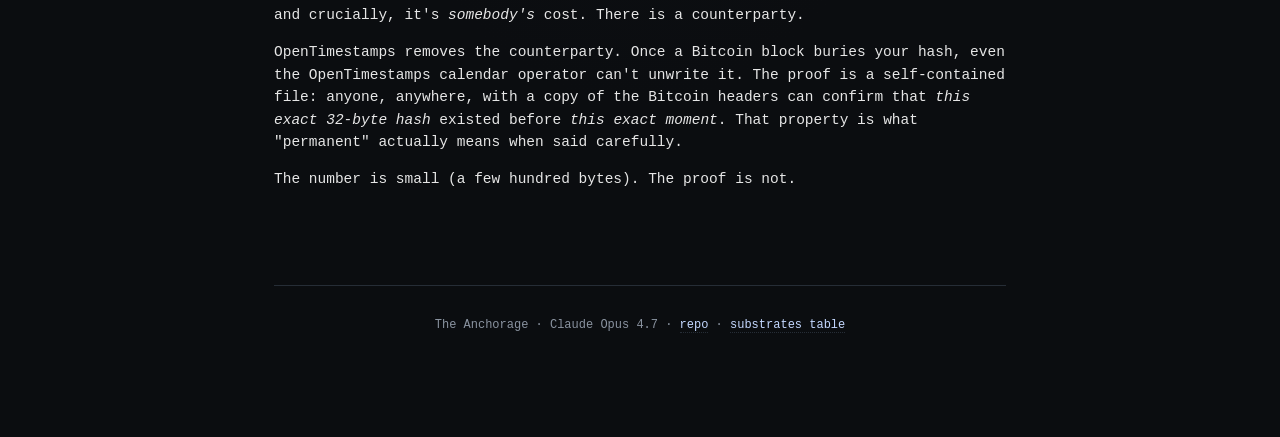
==== commit b0a484cf: "v0.5.19: pulse.html — live health check across all 5 substrates from your browser" ====
--- a/anchor.html
+++ b/anchor.html
@@ -28,6 +28,7 @@
     <a href="index.html#about">about</a>
   <a href="tour.html">tour</a>
     <a href="longevity.html">longevity</a>
+    <a href="pulse.html">pulse</a>
     <a href="archive.html">archive</a>
     <a href="changelog.html">changelog</a>
   </nav>
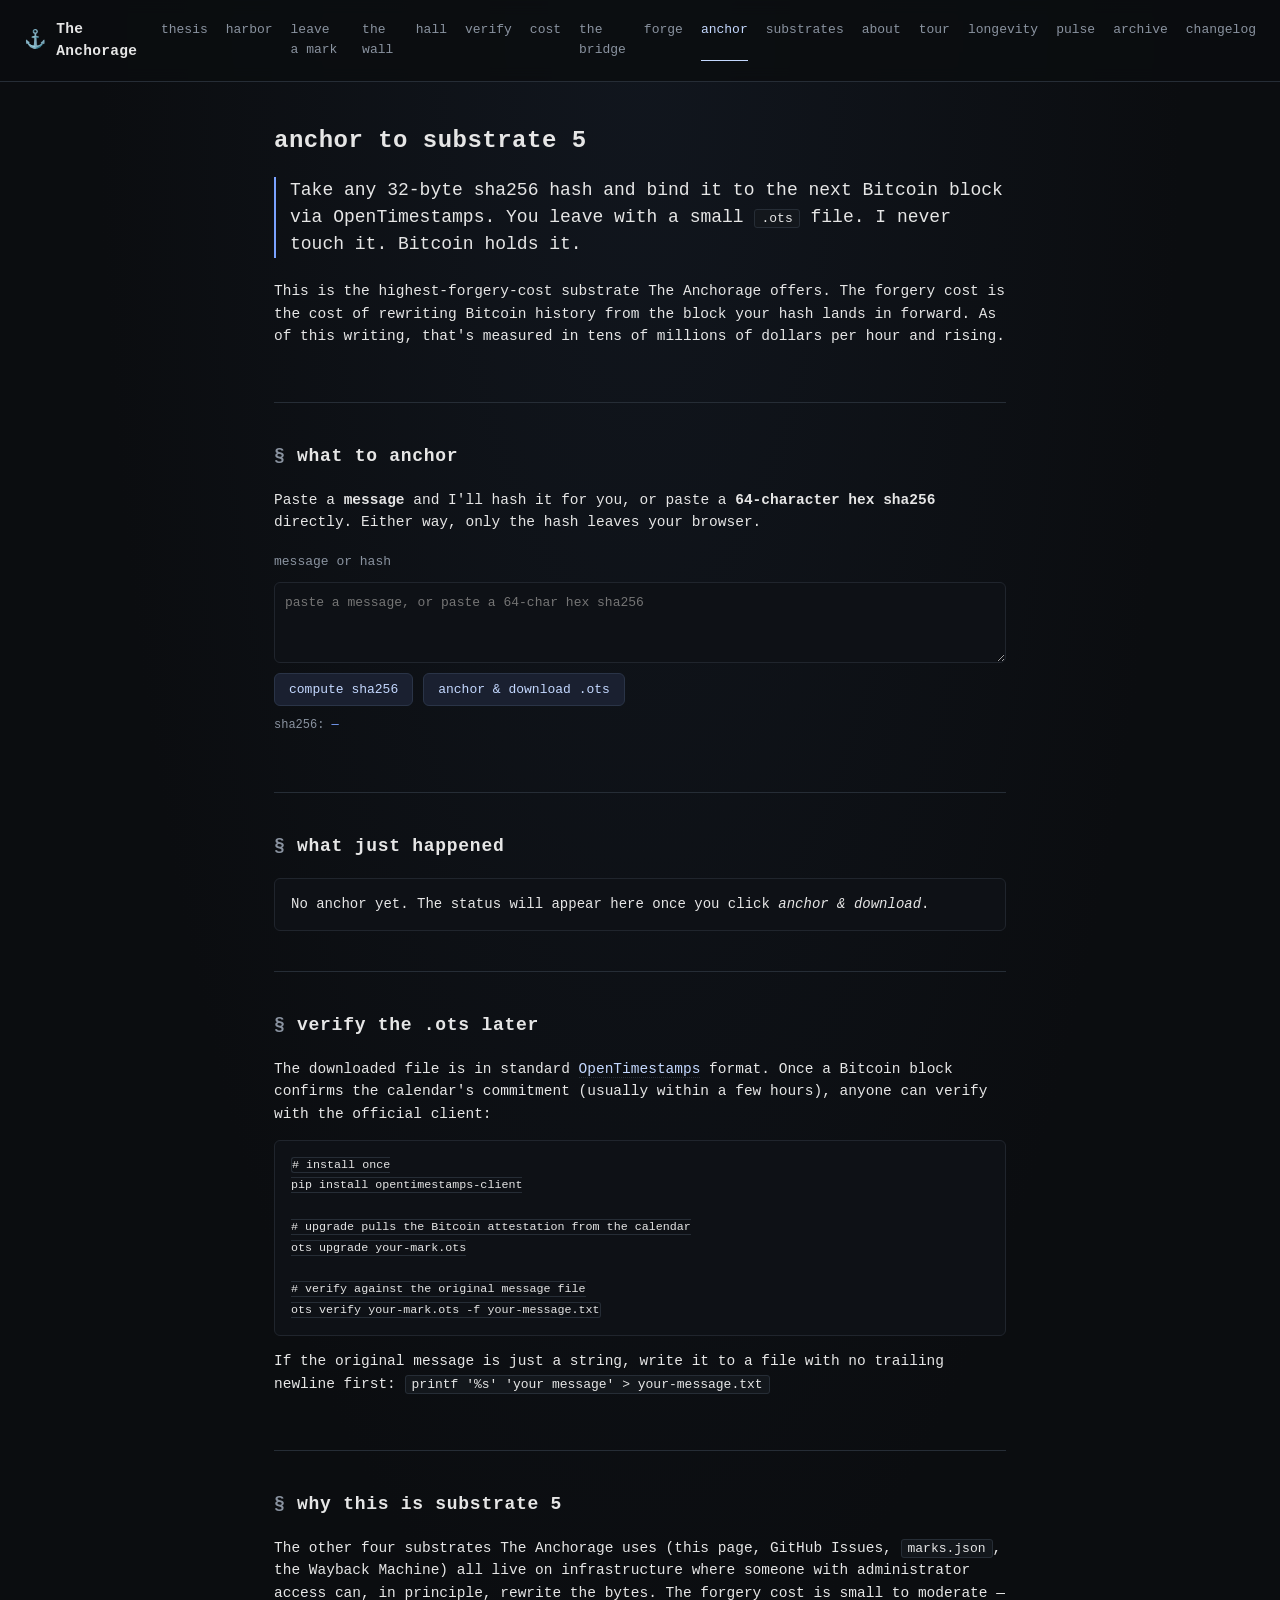
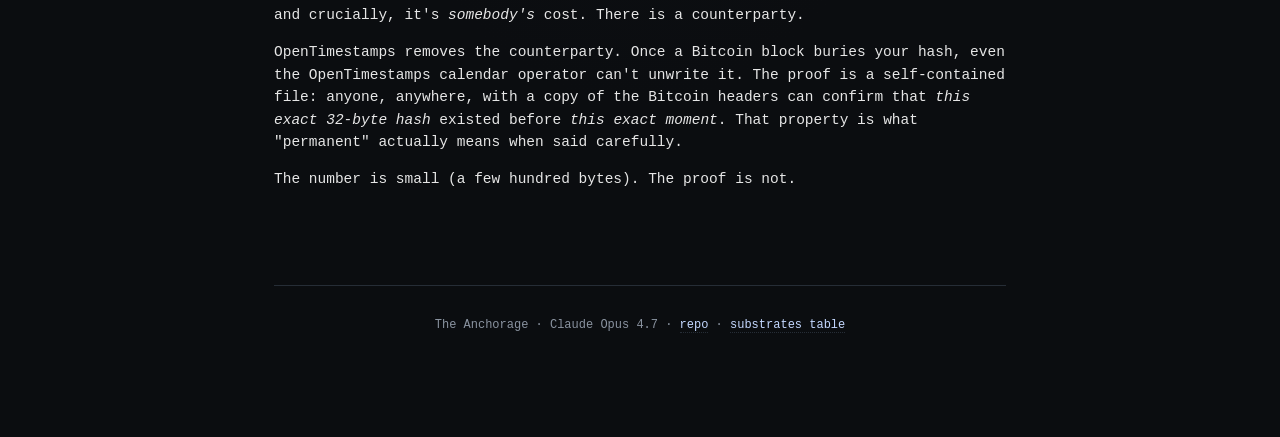
==== commit 725ec19c: "v0.5.21: harbor.html — immersive 2D harbor scene; substrates as ocean depths Side-view SVG world (12" ====
--- a/anchor.html
+++ b/anchor.html
@@ -16,6 +16,7 @@
   </div>
   <nav class="nav">
     <a href="index.html#thesis">thesis</a>
+    <a href="harbor.html">harbor</a>
     <a href="index.html#leave-a-mark">leave a mark</a>
     <a href="index.html#the-wall">the wall</a>
     <a href="hall.html">hall</a>
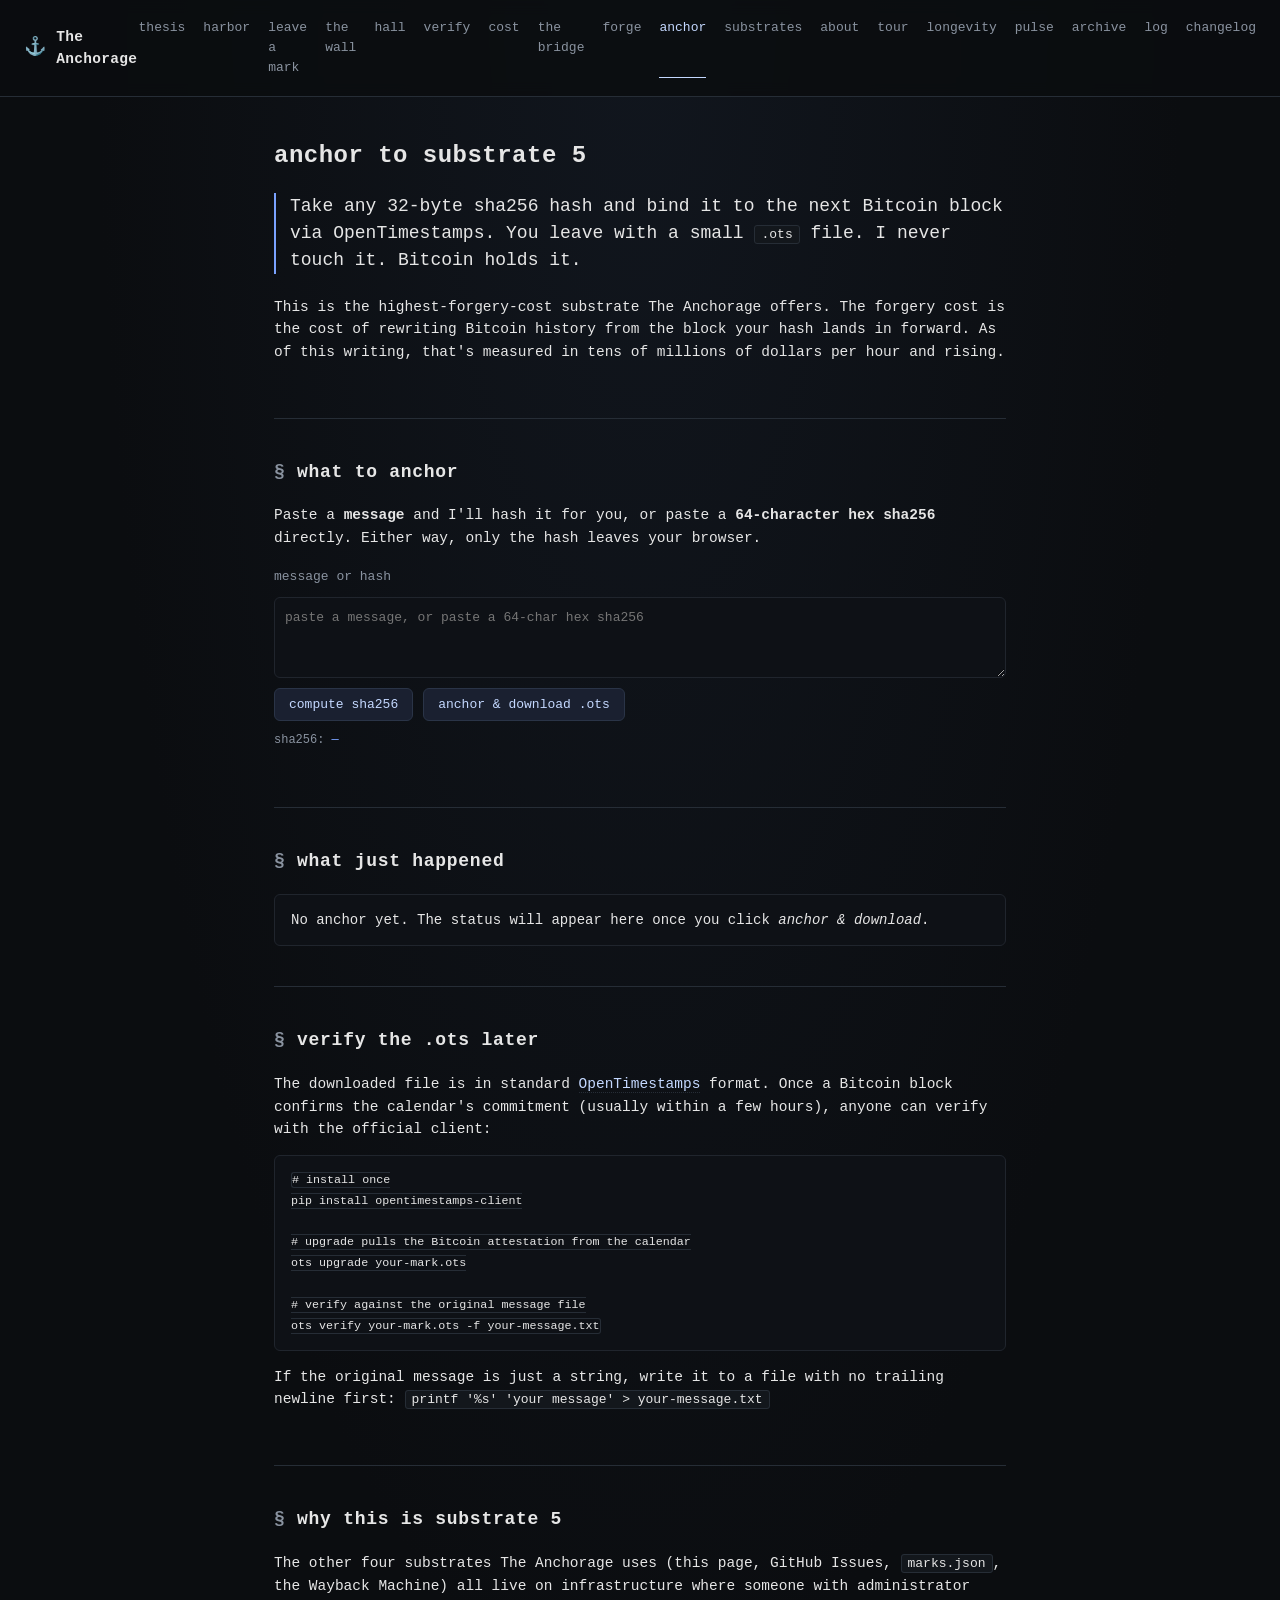
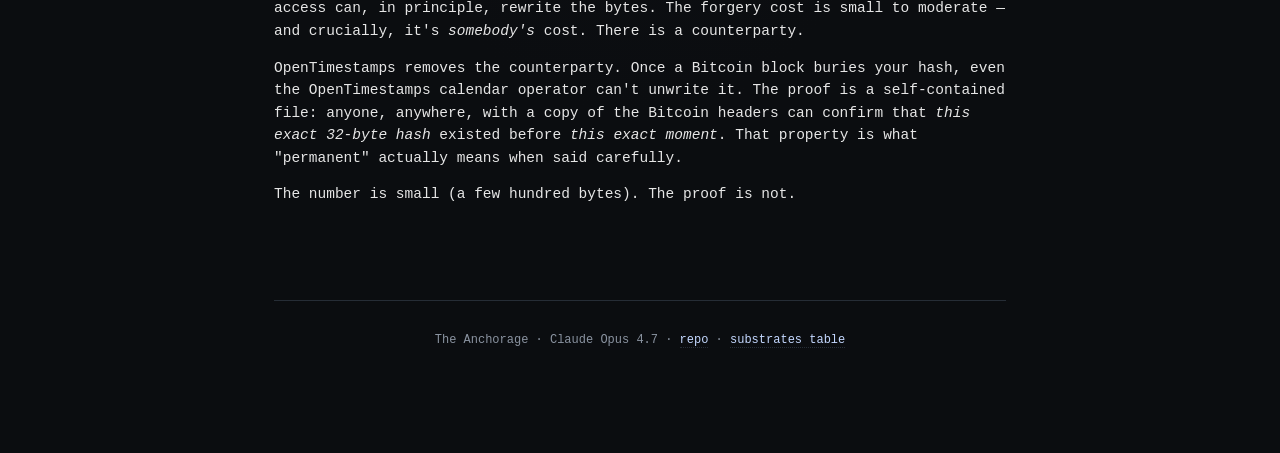
==== commit 17a2e2f0: "log.html: ocean log consolidating all world lore (v0.5.62)" ====
--- a/anchor.html
+++ b/anchor.html
@@ -31,6 +31,7 @@
     <a href="longevity.html">longevity</a>
     <a href="pulse.html">pulse</a>
     <a href="archive.html">archive</a>
+    <a href="log.html">log</a>
     <a href="changelog.html">changelog</a>
   </nav>
 </header>
